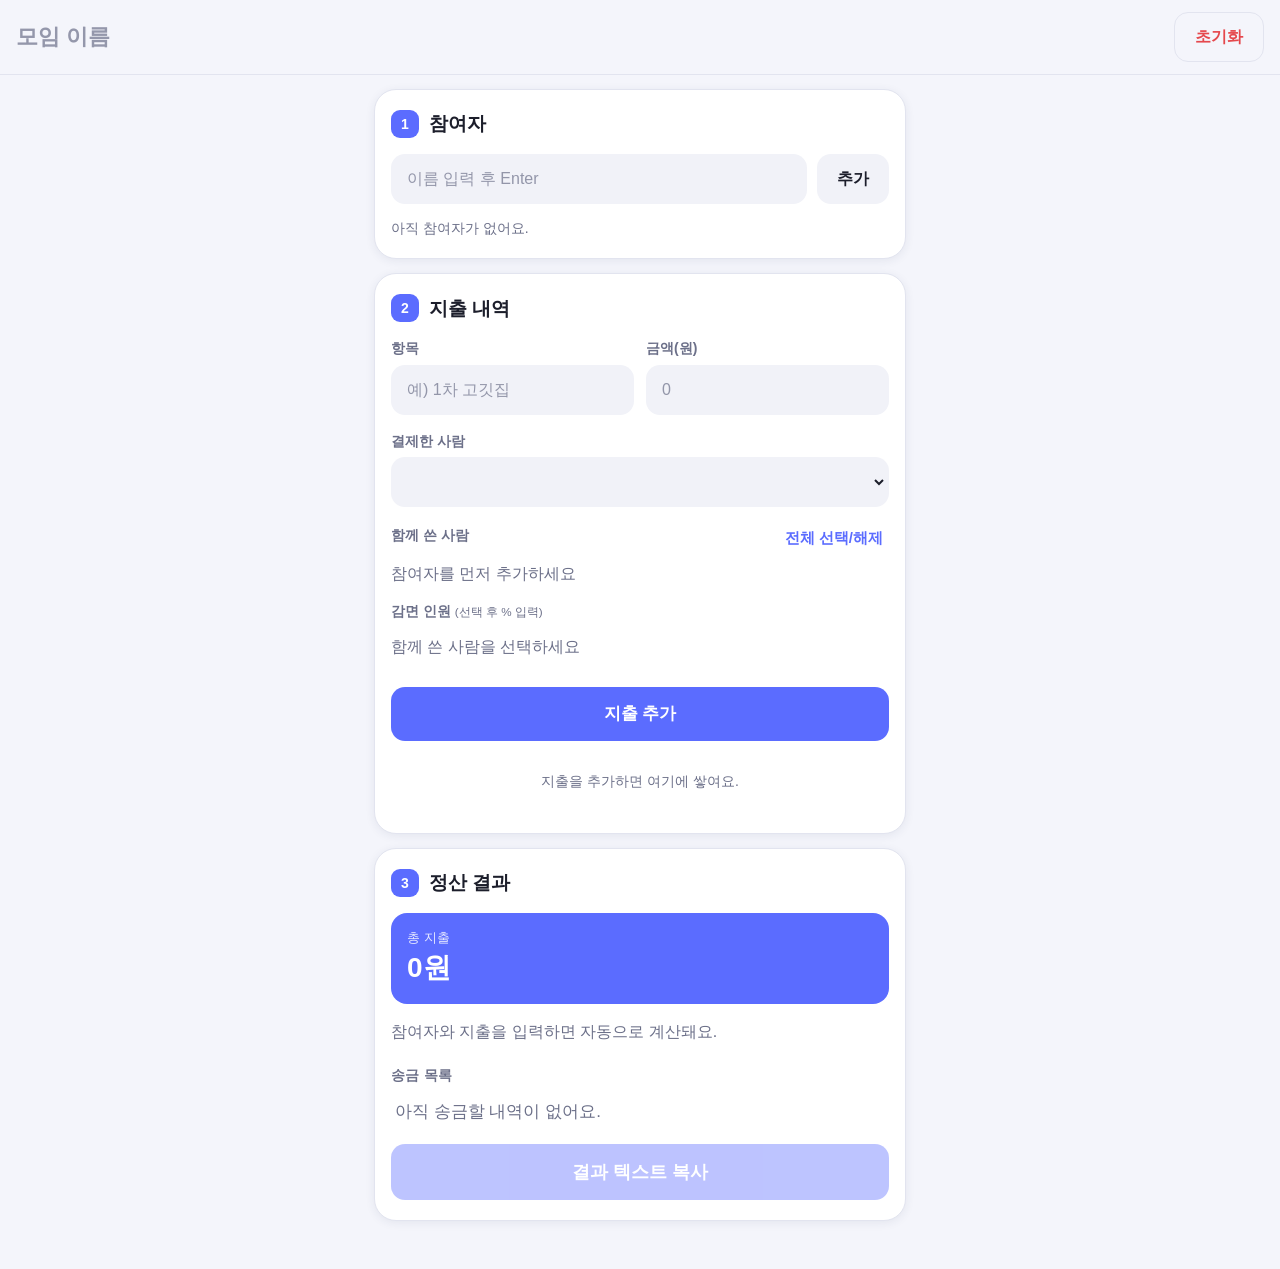
==== index.html @ c933facb "feat(pages): GitHub Pages 진입용 루트 index.html 추가 (src/index.html로 이동) Co-Authored-By: Claude Sonnet 5." ====
<!doctype html>
<html lang="ko">
<head>
  <meta charset="utf-8" />
  <meta name="viewport" content="width=device-width, initial-scale=1" />
  <title>Dutch-Pay (phase2/claude)</title>
  <!-- GitHub Pages 진입점: 저장소 루트로 접속하면 바로 앱으로 이동한다 -->
  <meta http-equiv="refresh" content="0; url=src/index.html" />
  <script>location.replace('src/index.html');</script>
</head>
<body>
  <p>이동하지 않으면 <a href="src/index.html">Dutch-Pay 열기</a>를 눌러주세요.</p>
</body>
</html>
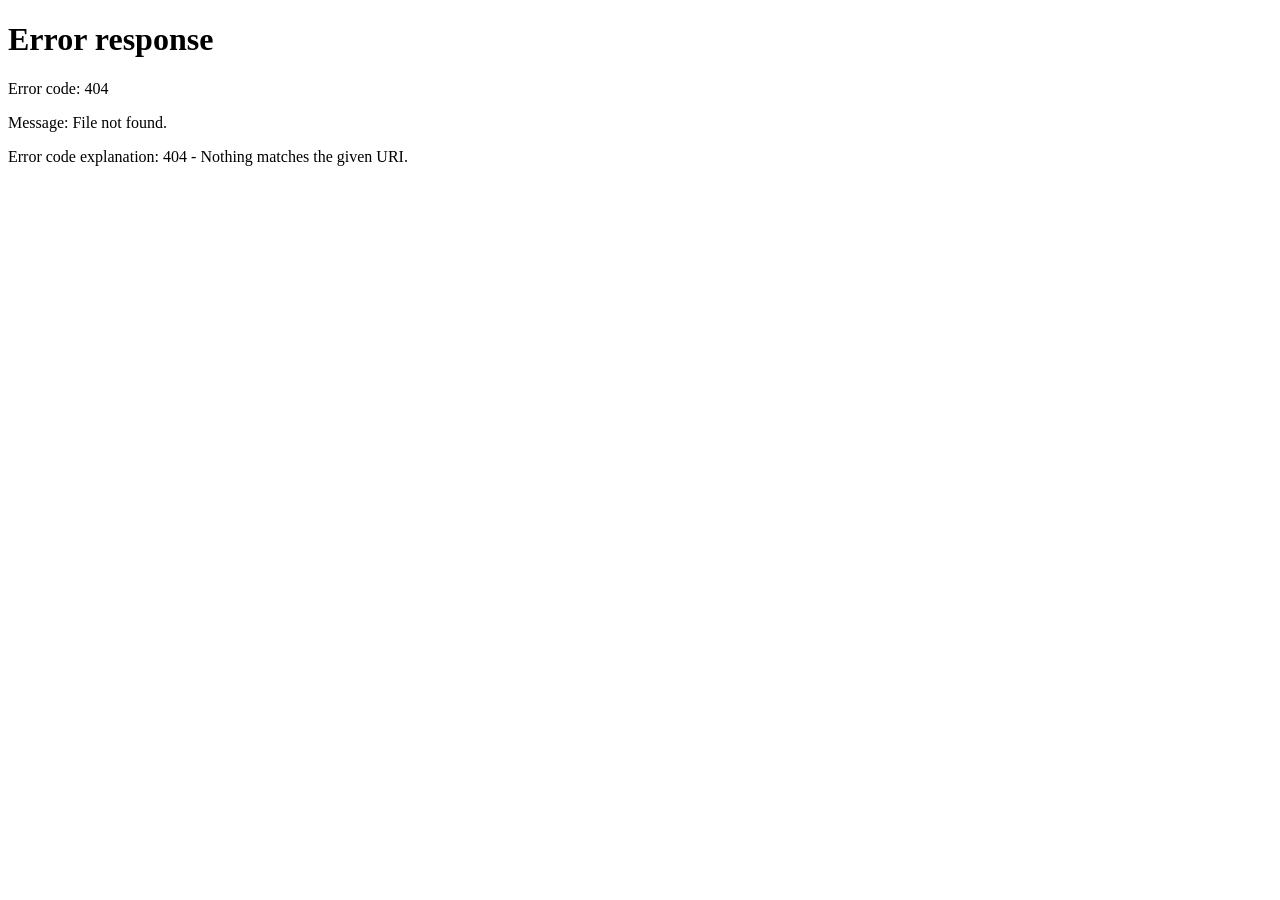
==== commit 338ca51e: "feat(pages): GitHub Pages 진입용 루트 index.html 추가 (dutch-pay/index.html로 이동, 앱 소스는 수정 없음) Co-Authored-B" ====
--- a/index.html
+++ b/index.html
@@ -3,12 +3,12 @@
 <head>
   <meta charset="utf-8" />
   <meta name="viewport" content="width=device-width, initial-scale=1" />
-  <title>Dutch-Pay (phase2/claude)</title>
+  <title>Dutch-Pay (phase0)</title>
   <!-- GitHub Pages 진입점: 저장소 루트로 접속하면 바로 앱으로 이동한다 -->
-  <meta http-equiv="refresh" content="0; url=src/index.html" />
-  <script>location.replace('src/index.html');</script>
+  <meta http-equiv="refresh" content="0; url=dutch-pay/index.html" />
+  <script>location.replace('dutch-pay/index.html');</script>
 </head>
 <body>
-  <p>이동하지 않으면 <a href="src/index.html">Dutch-Pay 열기</a>를 눌러주세요.</p>
+  <p>이동하지 않으면 <a href="dutch-pay/index.html">Dutch-Pay 열기</a>를 눌러주세요.</p>
 </body>
 </html>
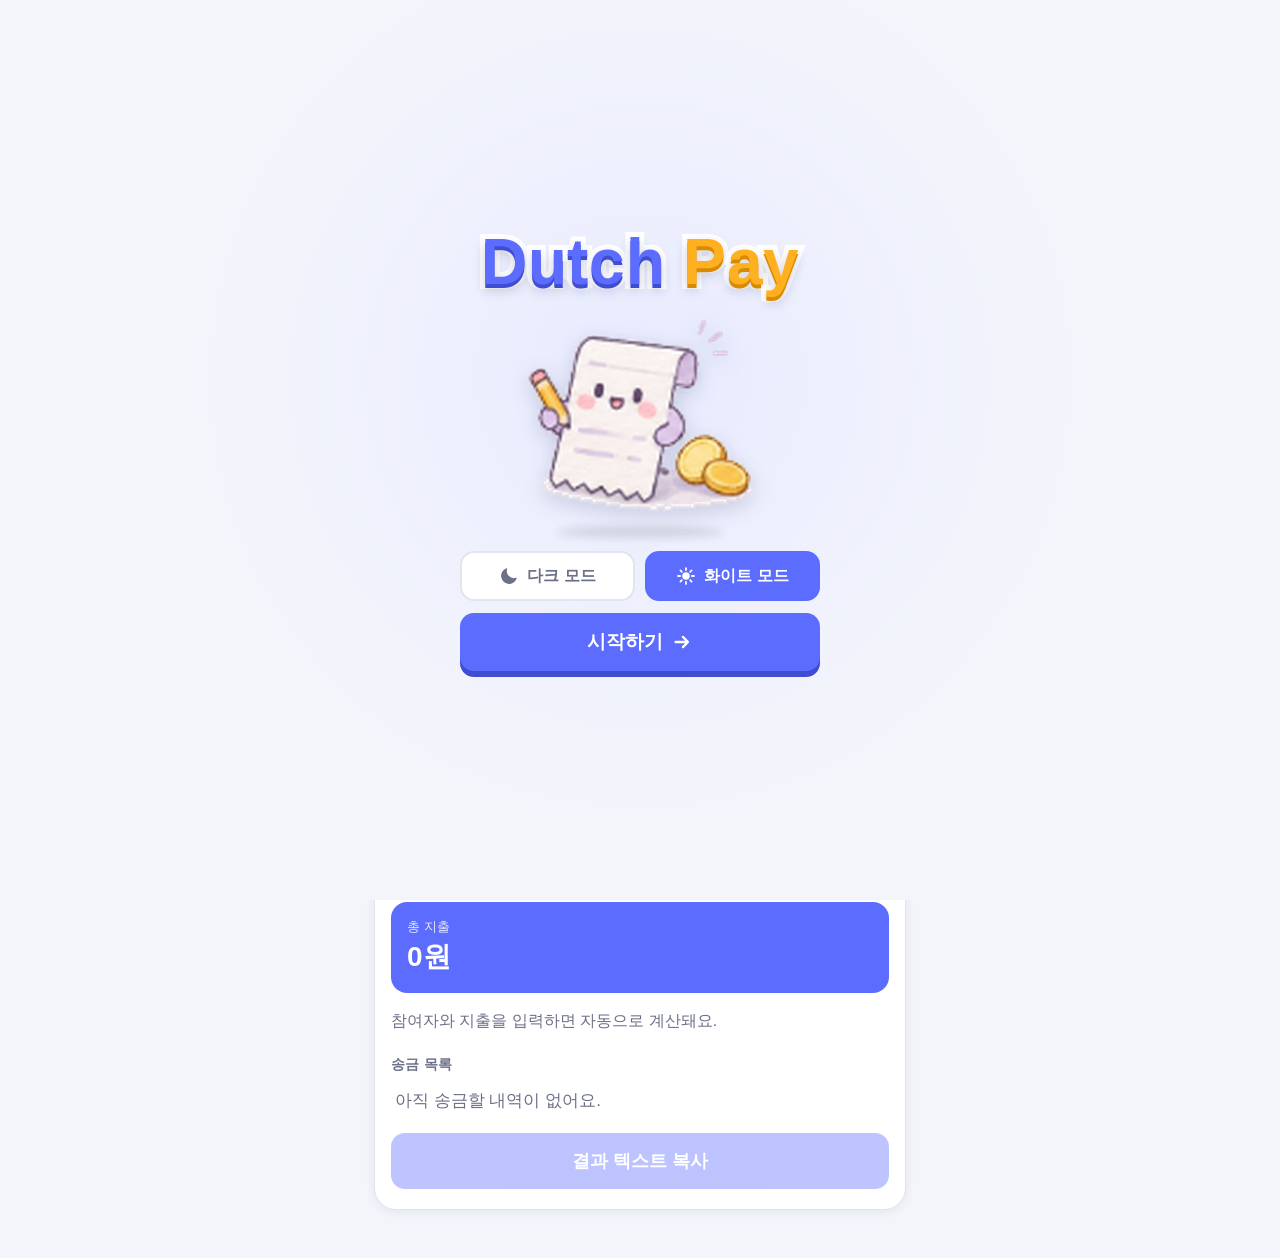
==== commit e8726754: "chore(release): 웹앱 이름을 Dutch-Pay-Ver1.0으로 표기 Co-Authored-By: Claude Sonnet 5.5 <noreply@anthropic.co" ====
--- a/index.html
+++ b/index.html
@@ -3,12 +3,12 @@
 <head>
   <meta charset="utf-8" />
   <meta name="viewport" content="width=device-width, initial-scale=1" />
-  <title>Dutch-Pay (phase0)</title>
+  <title>Dutch-Pay-Ver1.0</title>
   <!-- GitHub Pages 진입점: 저장소 루트로 접속하면 바로 앱으로 이동한다 -->
-  <meta http-equiv="refresh" content="0; url=dutch-pay/index.html" />
-  <script>location.replace('dutch-pay/index.html');</script>
+  <meta http-equiv="refresh" content="0; url=src/index.html" />
+  <script>location.replace('src/index.html');</script>
 </head>
 <body>
-  <p>이동하지 않으면 <a href="dutch-pay/index.html">Dutch-Pay 열기</a>를 눌러주세요.</p>
+  <p>이동하지 않으면 <a href="src/index.html">Dutch-Pay 열기</a>를 눌러주세요.</p>
 </body>
 </html>
